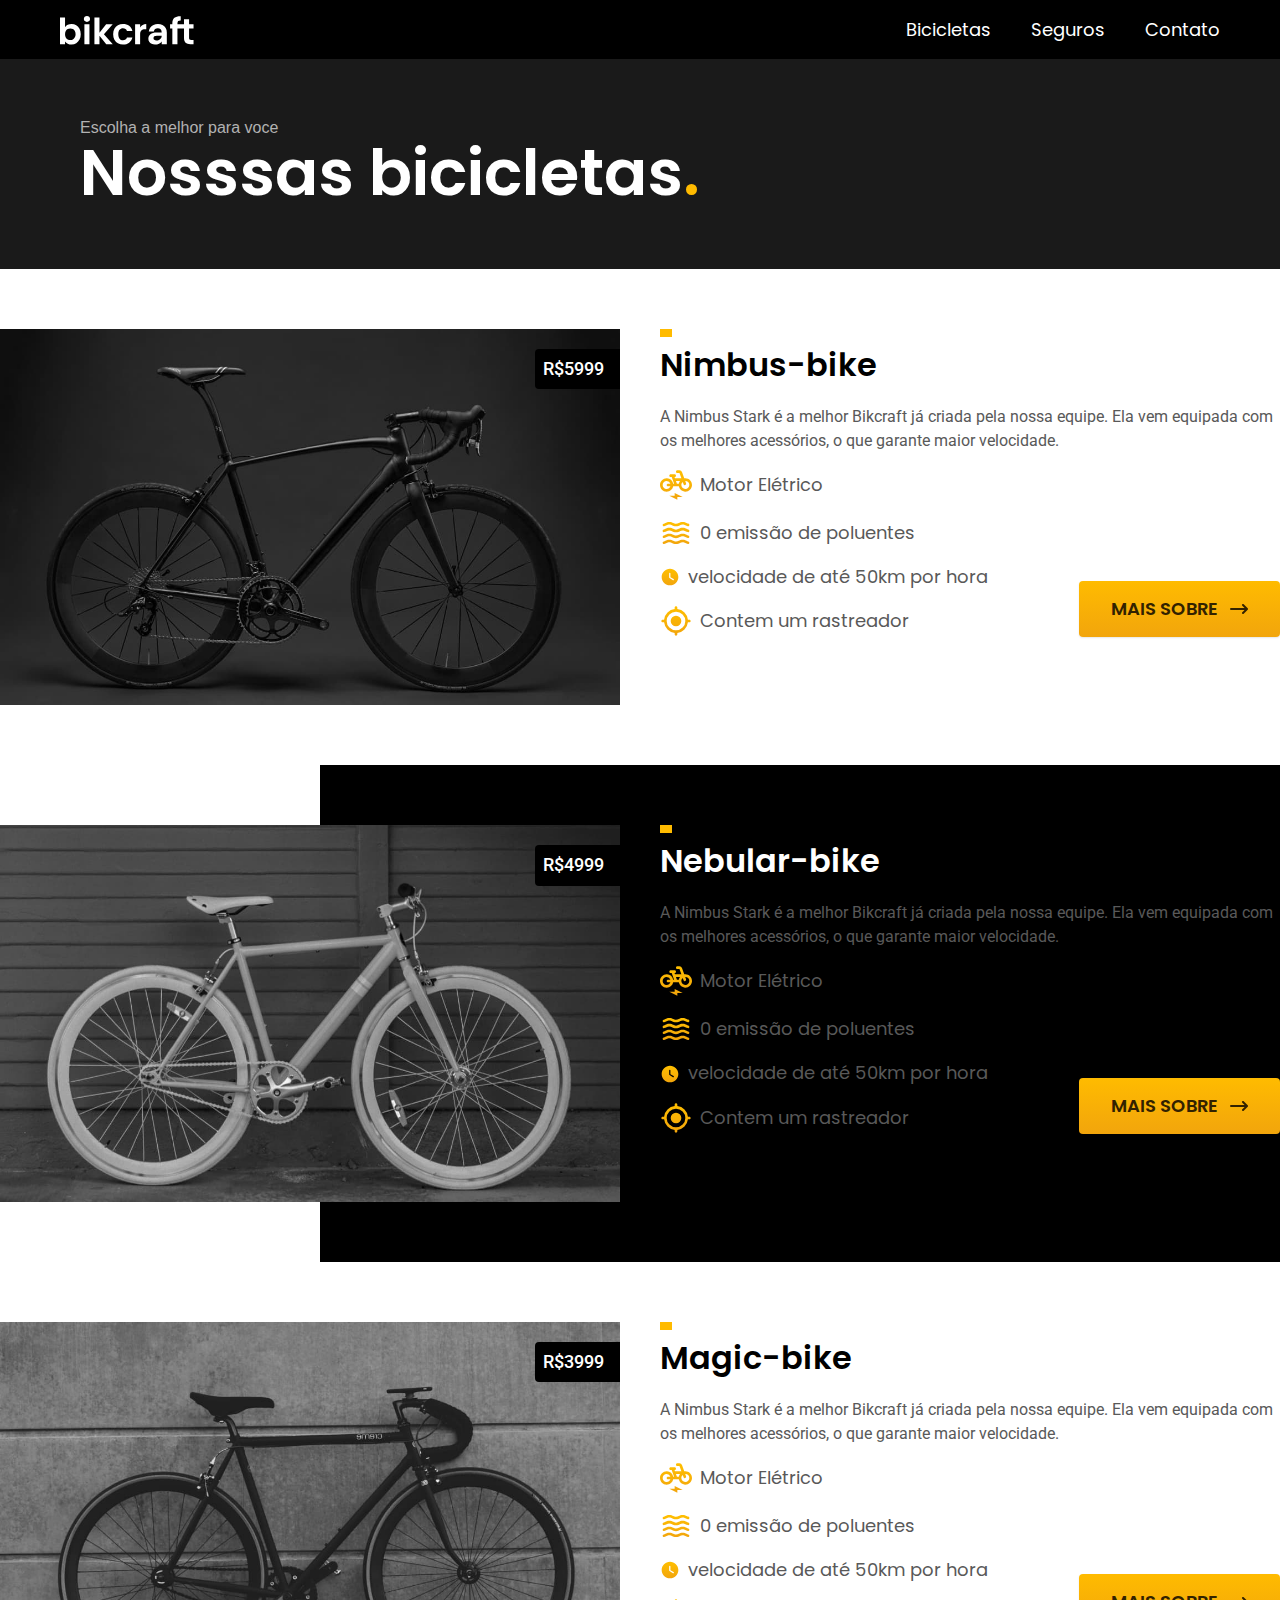
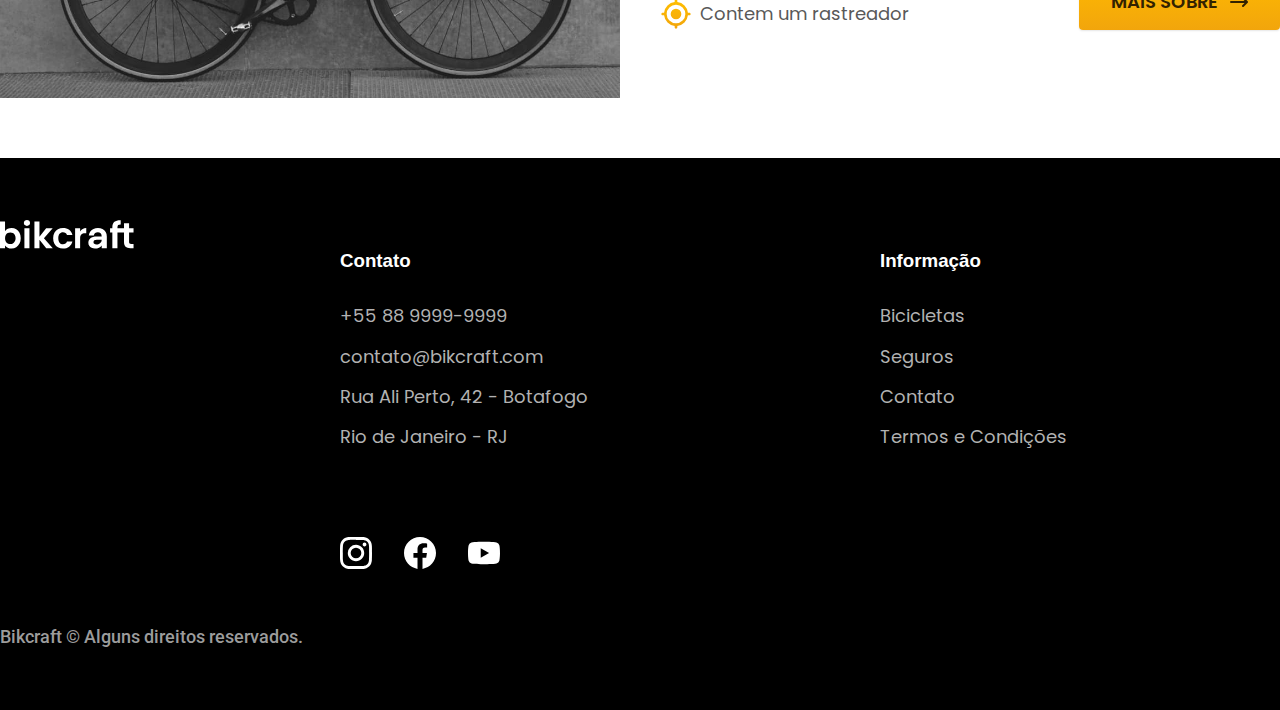
==== compra-bicicleta.html @ f7f8ad39 "adiçoes" ====
<!DOCTYPE html>
<html lang="en">
<head>
    <meta charset="UTF-8">
    <meta http-equiv="X-UA-Compatible" content="IE=edge">
    <meta name="viewport" content="width=device-width, initial-scale=1.0">
    <meta name="description" content="Termos e condições">
    <link rel="stylesheet" href="style.css">
    <link rel="preconnect" href="https://fonts.googleapis.com">
    <link rel="preconnect" href="https://fonts.gstatic.com" crossorigin>
    <link href="https://fonts.googleapis.com/css2?family=Fira+Sans:ital,wght@0,700;1,400&family=Merriweather:ital,wght@1,900&family=Poppins:wght@400;600&family=Roboto:wght@400;500&display=swap" rel="stylesheet">
    <title>compra bicicleta</title>
</head>
<body id="bicicletas">

  <header class="header-bg">
    <div class="header container">
      <a href="./"> <img src="./img/bikcraft.svg" alt="bikcraft" srcset=""></a>
      <nav>
        <ul class="header-menu">
          <li><a href="./bicicleta.html">Bicicletas</a></li>
          <li><a href="./Seguro.html">Seguros</a></li>
          <li><a href="./Contato.html">Contato</a></li>
        </ul>
      </nav> 
    </div>
  </header>

 <main>
   
        <div class="termos-bg">
          <p class="font-2-1-b cor-25">Escolha a melhor para voce</p>
          <h1 class="font-1-xxl cor-0">Nosssas bicicletas<span class="cor-p1">.</span></h1>     
        </div>

  <div>      
    <div class="bicicleta-bg">
        <div class="bicicleta-img">
            <img src="./img/bicicletas/nimbus.jpg" alt="" srcset="">
            <span class="font-2-m cor-0 ">R$5999</span>
        </div>
        <div class="bicicleta-conteudo">
            <h2 class="font-1-xl cor-55">Nimbus-bike</h2>
            <p class="font-2-s cor-40">A Nimbus Stark é a melhor Bikcraft já criada pela nossa equipe. Ela vem equipada com os melhores acessórios, o que garante maior velocidade.
            </p>
            <ul class="font-1-m cor-40">
            <li>
            <img src="./img/icones/eletrica.svg" alt="" srcset="">
            <p>Motor Elétrico</p>
            </li>
            <li>
            <img src="./img/icones/carbono.svg" alt="">
            <p>0 emissão de poluentes</p>
            </li>
            <li>
                <img src="./img/icones/horario.svg" alt="" srcset="">
                <P>velocidade de até 50km por hora</P>    
            </li>
            <li>
                <img src="./img/icones/rastreador.svg" alt="" srcset="">
                <P>Contem um rastreador</P>    
            </li>
            </ul>
            <a class="botao seta"href="./bicicleta-nebular.html">mais sobre</a>
        </div>
    </div>

    <div class="bicicleta-bg trans-bicicleta-compra">
        <div class="bicicleta-img">
            <img src="./img/bicicletas/nebula.jpg" alt="" srcset="">
            <span class="font-2-m cor-0">R$4999</span>
        </div>
        <div class="bicicleta-conteudo">
            <h2 class="font-1-xl cor-0">Nebular-bike</h2>
            <p class="font-2-s cor-40">A Nimbus Stark é a melhor Bikcraft já criada pela nossa equipe. Ela vem equipada com os melhores acessórios, o que garante maior velocidade.
            </p>
            <ul class="font-1-m cor-40">
            <li>
                <img src="./img/icones/eletrica.svg" alt="" srcset="">
                <p>Motor Elétrico</p>
            </li>
            <li>
                <img src="./img/icones/carbono.svg" alt="">
                <p>0 emissão de poluentes</p>
            </li>
            <li>
                <img src="./img/icones/horario.svg" alt="" srcset="">
                <P>velocidade de até 50km por hora</P>    
            </li>
            <li>
                <img src="./img/icones/rastreador.svg" alt="" srcset="">
                <P>Contem um rastreador</P>    
            </li>
            </ul>
            <a class="botao seta"href="./bicicleta-nebular.html">mais sobre</a>
        </div>   
    </div>
    <div class="bicicleta-bg">  
        <div class="bicicleta-img">
            <img src="./img/bicicletas/magic.jpg" alt="" srcset="">
            <span class="font-2-m cor-0">R$3999</span>
        </div>
        <div class="bicicleta-conteudo">
            <h2 class="font-1-xl cor-55">Magic-bike</h2>
            <p class="font-2-s cor-40">A Nimbus Stark é a melhor Bikcraft já criada pela nossa equipe. Ela vem equipada com os melhores acessórios, o que garante maior velocidade.
            </p>
            <ul class="font-1-m cor-40">
            <li>
                <img src="./img/icones/eletrica.svg" alt="" srcset="">
                <p>Motor Elétrico</p>
            </li>
            <li>
                <img src="./img/icones/carbono.svg" alt="">
                <p>0 emissão de poluentes</p>
            </li>
            <li>
                <img src="./img/icones/horario.svg" alt="" srcset="">
                <P>velocidade de até 50km por hora</P>    
            </li>
            <li>
                <img src="./img/icones/rastreador.svg" alt="" srcset="">
                <P>Contem um rastreador</P>    
            </li>
            </ul>
            <a class="botao seta"href="./bicicleta-nebular.html">mais sobre</a>
        </div>    
    </div>
  </div>   
 </main>

  <footer class="footer-bg">
    <div>
     <img  class="footer-logo" src="./img/bikcraft.svg" alt="" srcset="">
    </div> 
    
    <div class="footer-conteudo">
      <div class="footer-contato">  
          <h3 class="font-2-1-b cor-0" >Contato</h3>
          <ul class="font-1-m cor-25">
           <li><a href="tel:88 9999-9999">+55 88 9999-9999</a></li>
           <li><a href="mailton:contato@bikcraft.com">contato@bikcraft.com</a></li>
           <li>Rua Ali Perto, 42 - Botafogo</li>
           <li>Rio de Janeiro - RJ</li>
          </ul>
      </div>  

        <ul  class="footer-redes" >
         <li><a href="./"><img src="./img/redes/instagram.svg" alt=""></a>
        </li>
         <li><a href="./"><img src="./img/redes/facebook.svg" alt=""></a></li>
         <li><a href="./"><img src="./img/redes/youtube.svg" alt=""></a></li>
        </ul> 
     
      <nav class="footer-inf">
       <h3 class="font-2-1-b cor-0">Informação</h3>
        <ul class="footer-menu font-1-m cor-25">
         <li><a href="./bicicleta.html">Bicicletas</a></li>
         <li><a href="./Seguro.html">Seguros</a></li>
         <li><a href="./Contato.html">Contato</a></li>
         <li><a href="">Termos e Condições</a></li>
        </ul>
      </nav> 

    </div>
    <p class="footer-copy font-2-m cor-30">Bikcraft © Alguns direitos reservados.</p>

  </footer>

</body>
</html>
---- style.css ----
@import './global/globo.css';
@import './global/header.css';
@import './home/introduçao.css';
@import './bicicleta/bicicletas.css';
@import './home/tecnologia.css';
@import './home/parceiros.css';
@import'./utilitarios/tipografia.css';
@import './utilitarios/cor.css';
@import './home/depoimento.css';
@import './home/seguros.css';
@import './global/footer.css';
@import './termos/condições.css';
@import './bicicleta/compra-bicicleta.css';
@import './seguros/seguros.css';
@import './seguros/perguntas.css';
@import './seguros/vantanges.css';

/*         Home             */
@import '../home/introduçao.css';
/*           utilitario              */
@import './utilitarios/componentes.css';
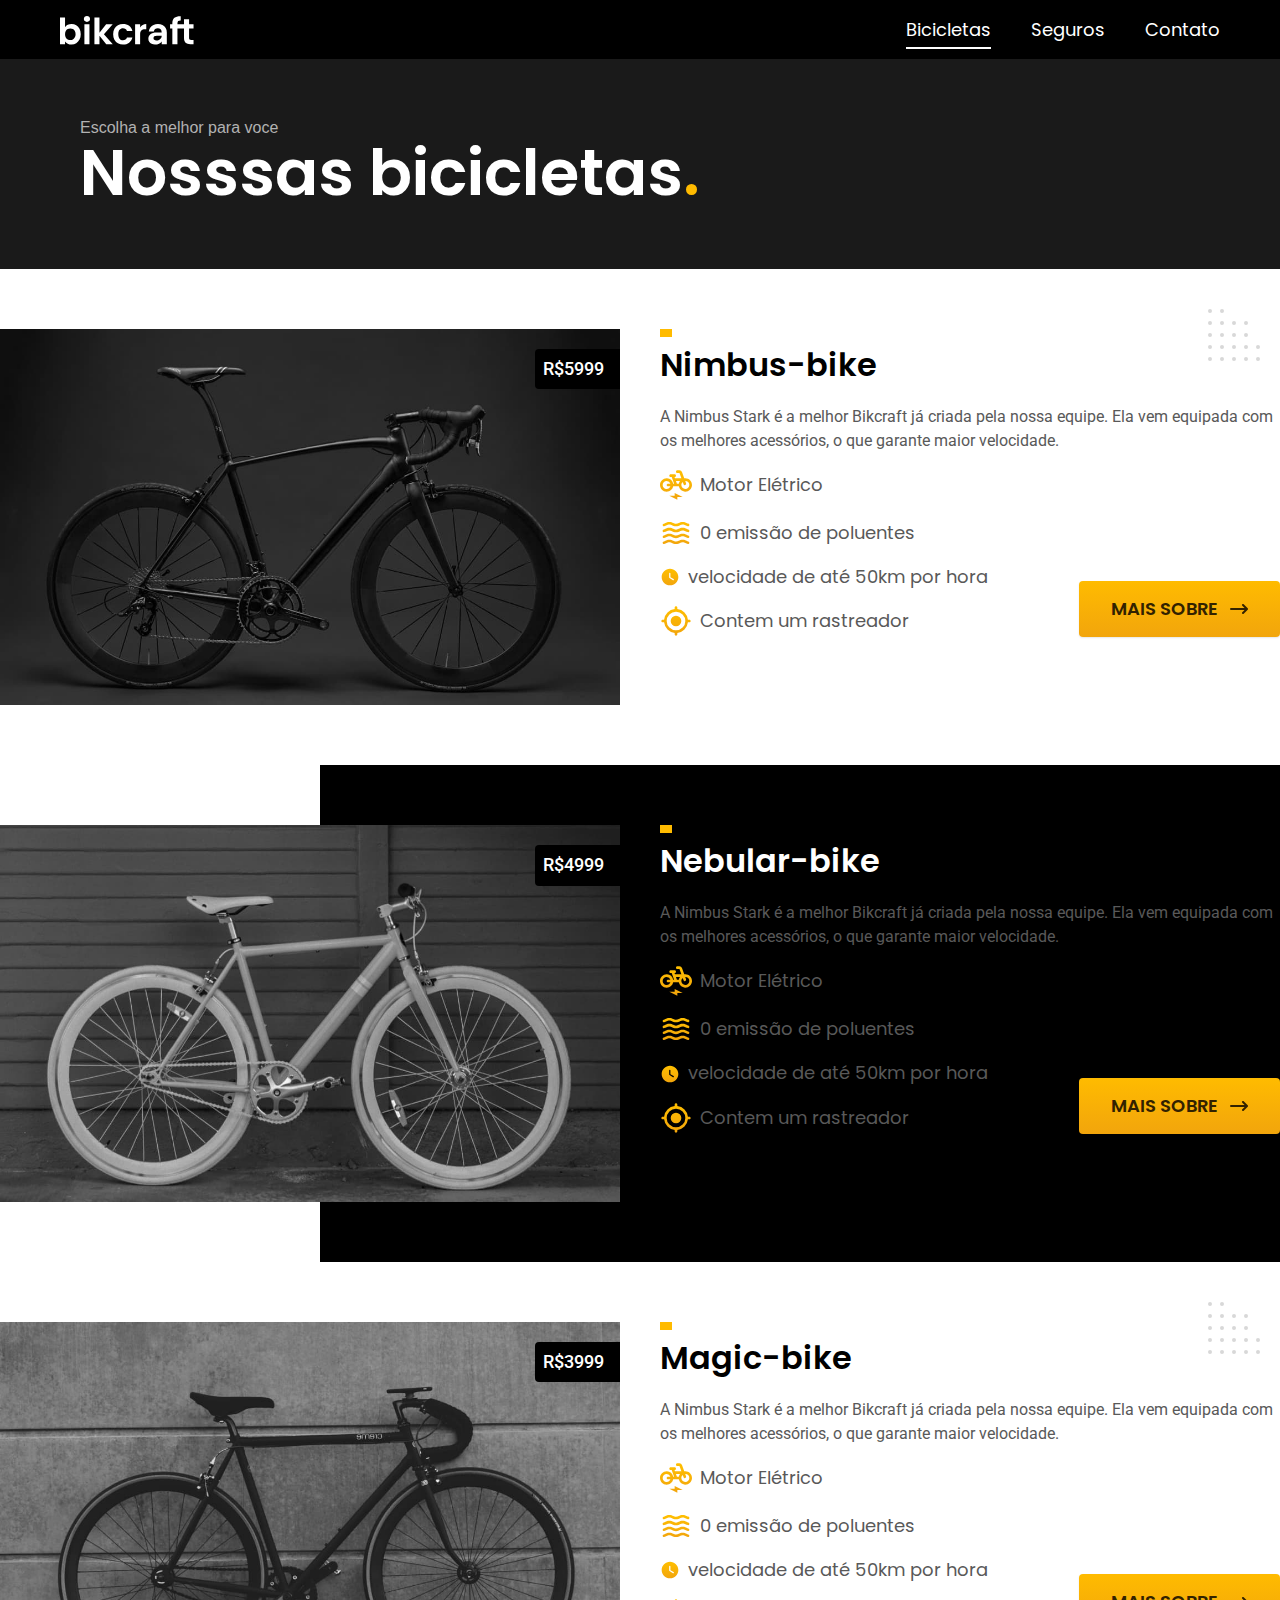
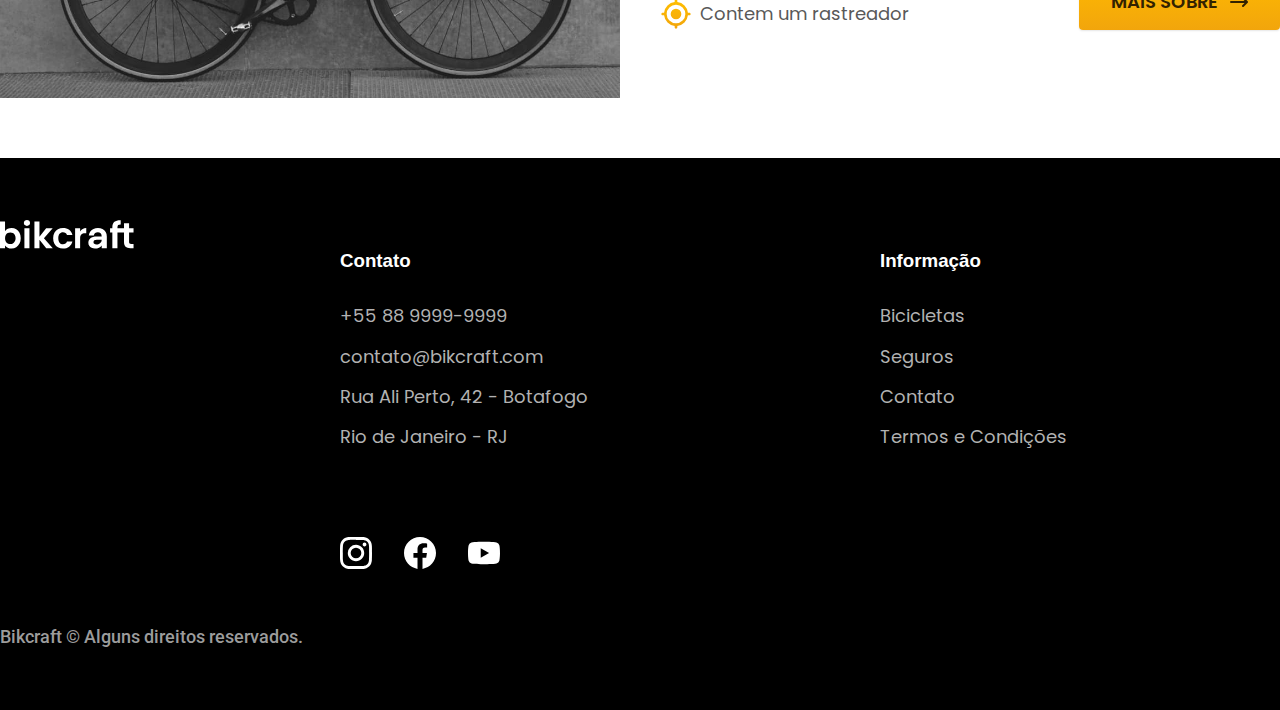
==== commit 0b86d61a: "javaS1" ====
--- a/compra-bicicleta.html
+++ b/compra-bicicleta.html
@@ -18,9 +18,9 @@
       <a href="./"> <img src="./img/bikcraft.svg" alt="bikcraft" srcset=""></a>
       <nav>
         <ul class="header-menu">
-          <li><a href="./bicicleta.html">Bicicletas</a></li>
-          <li><a href="./Seguro.html">Seguros</a></li>
-          <li><a href="./Contato.html">Contato</a></li>
+          <li><a href="./compra-bicicleta.html">Bicicletas</a></li>
+          <li><a href="./seguros.html">Seguros</a></li>
+          <li><a href="./contato.html">Contato</a></li>
         </ul>
       </nav> 
     </div>
@@ -61,7 +61,7 @@
                 <P>Contem um rastreador</P>    
             </li>
             </ul>
-            <a class="botao seta"href="./bicicleta-nebular.html">mais sobre</a>
+            <a class="botao seta" href="./bicicletas/ninbus.html">mais sobre</a>
         </div>
     </div>
 
@@ -92,7 +92,7 @@
                 <P>Contem um rastreador</P>    
             </li>
             </ul>
-            <a class="botao seta"href="./bicicleta-nebular.html">mais sobre</a>
+            <a class="botao seta"href="./bicicletas/nebular.html">mais sobre</a>
         </div>   
     </div>
     <div class="bicicleta-bg">  
@@ -122,12 +122,11 @@
                 <P>Contem um rastreador</P>    
             </li>
             </ul>
-            <a class="botao seta"href="./bicicleta-nebular.html">mais sobre</a>
+            <a class="botao seta" href="./bicicletas/magic.html">mais sobre</a>
         </div>    
     </div>
   </div>   
  </main>
-
   <footer class="footer-bg">
     <div>
      <img  class="footer-logo" src="./img/bikcraft.svg" alt="" srcset="">
@@ -166,5 +165,6 @@
 
   </footer>
 
+     <script src="javaS.js"></script>
 </body>
 </html>--- a/style.css
+++ b/style.css
@@ -1,7 +1,7 @@
 @import './global/globo.css';
 @import './global/header.css';
 @import './home/introduçao.css';
-@import './bicicleta/bicicletas.css';
+@import './bicicleta-do-css/bicicletasdocss.css';
 @import './home/tecnologia.css';
 @import './home/parceiros.css';
 @import'./utilitarios/tipografia.css';
@@ -10,10 +10,16 @@
 @import './home/seguros.css';
 @import './global/footer.css';
 @import './termos/condições.css';
-@import './bicicleta/compra-bicicleta.css';
+@import './bicicleta-do-css/compra-bicicleta.css';
 @import './seguros/seguros.css';
 @import './seguros/perguntas.css';
 @import './seguros/vantanges.css';
+@import './bicicletas/bicicletas.css';
+@import './bicicletas/seguros-bike.css';
+@import './contato/contato.css';
+@import './contato/loja.css';
+@import './utilitarios/formulario.css';
+@import './orcamento/orcamento.css';
 
 /*         Home             */
 @import '../home/introduçao.css';
